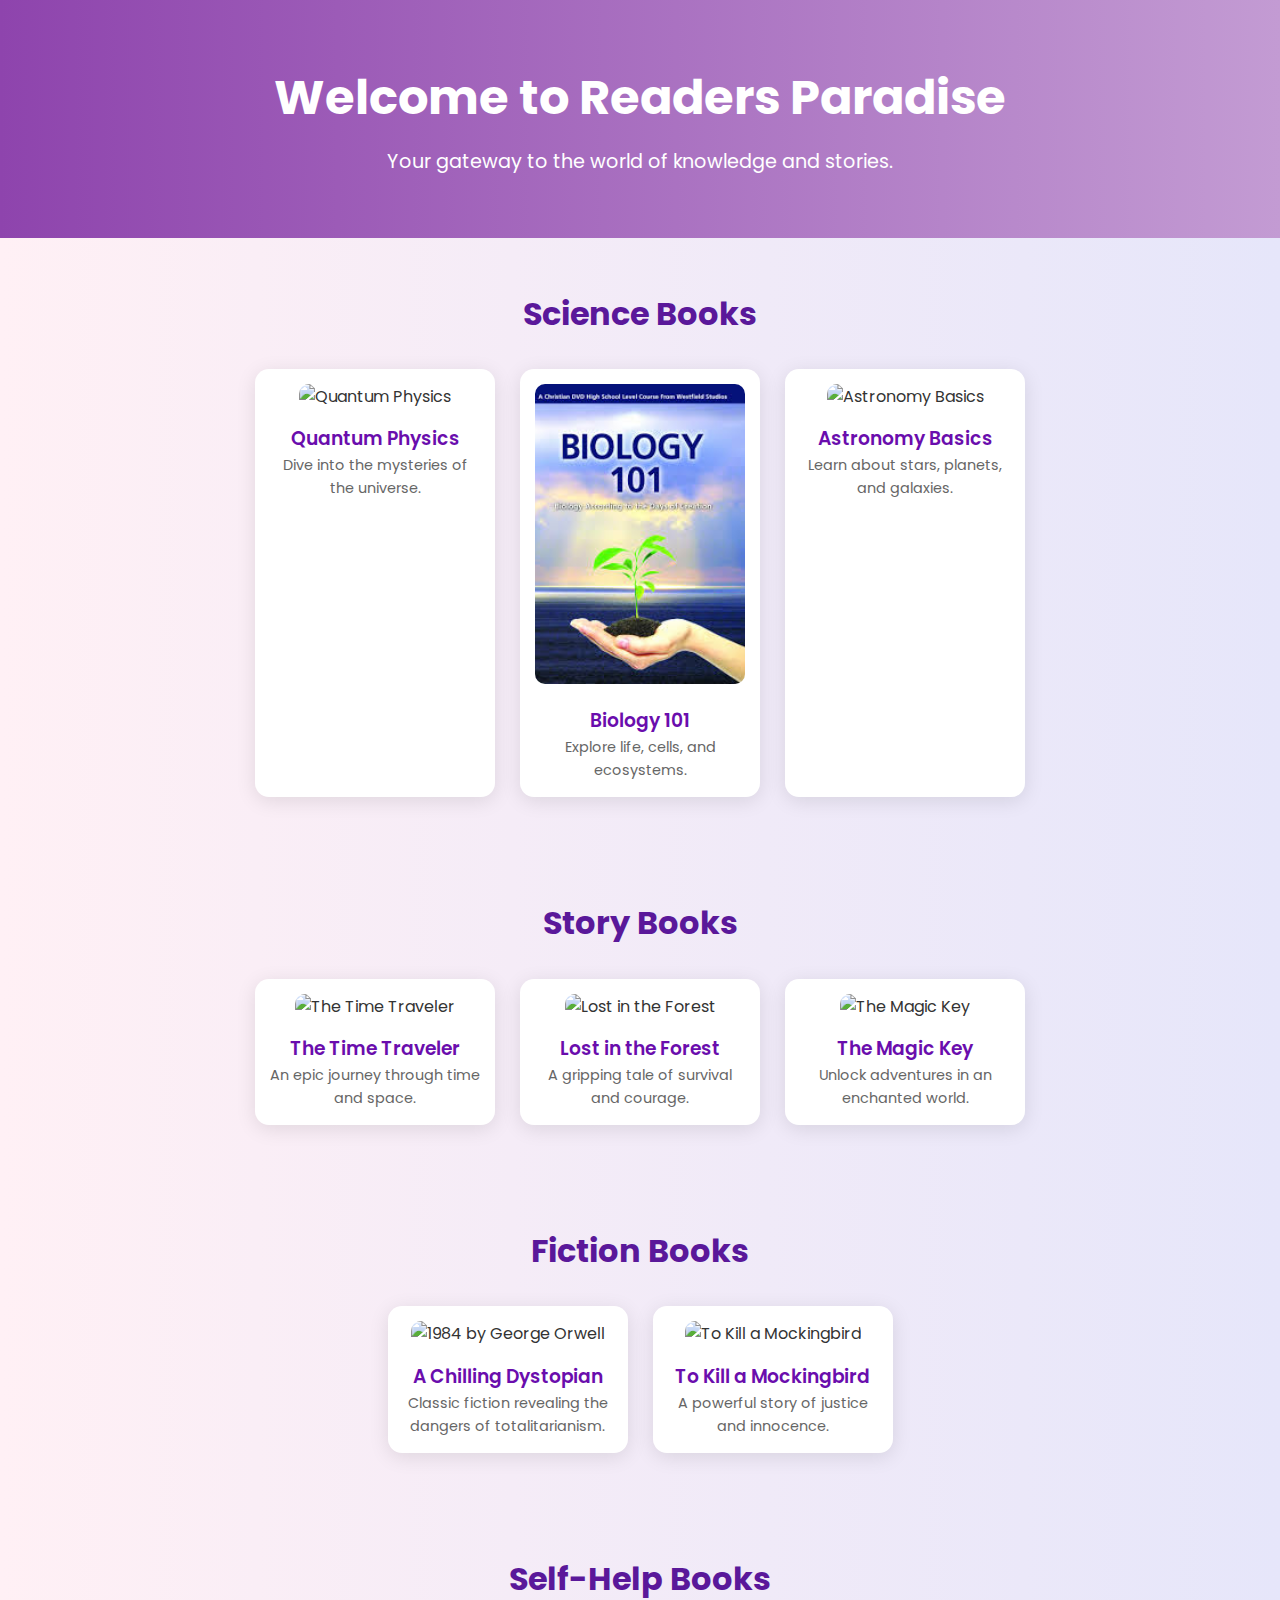
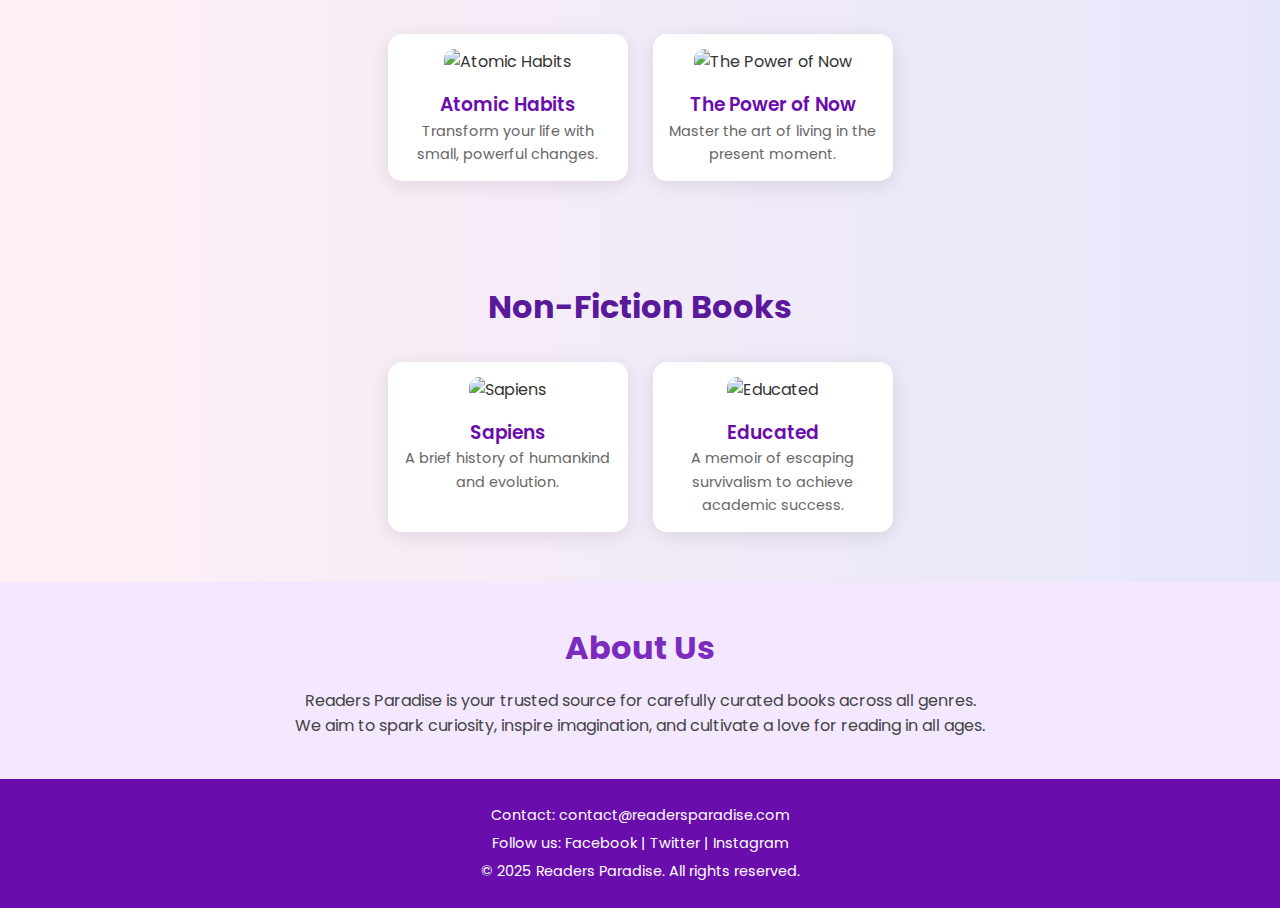
==== index.html @ 2334a13f "Initial commit" ====
<!DOCTYPE html>
<html lang="en">
<head>
  <meta charset="UTF-8" />
  <meta name="viewport" content="width=device-width, initial-scale=1.0"/>
  <title>Readers Paradise</title>
  <link rel="stylesheet" href="style.css" />
</head>
<body>
  <!-- Hero Section -->
  <section class="hero">
    <h1>Welcome to Readers Paradise</h1>
    <p>Your gateway to the world of knowledge and stories.</p>
  </section>

  <!-- Science Books Section -->
  <section class="books-section">
    <h2>Science Books</h2>
    <div class="book-grid">
      <div class="book-card">
        <img src="https://images-na.ssl-images-amazon.com/images/I/41DNuJfahyL.SX331_BO1,204,203,200.jpg" alt="Quantum Physics" />
        <h3>Quantum Physics</h3>
        <p>Dive into the mysteries of the universe.</p>
      </div>
      <div class="book-card">
        <img src="[data-uri]" alt="Biology 101" />
        <h3>Biology 101</h3>
        <p>Explore life, cells, and ecosystems.</p>
      </div>
      <div class="book-card">
        <img src="https://images-na.ssl-images-amazon.com/images/I/81eB+7+CkUL.jpg" alt="Astronomy Basics" />
        <h3>Astronomy Basics</h3>
        <p>Learn about stars, planets, and galaxies.</p>
      </div>
    </div>
  </section>

  <!-- Story Books Section -->
  <section class="books-section">
    <h2>Story Books</h2>
    <div class="book-grid">
      <div class="book-card">
        <img src="https://images-na.ssl-images-amazon.com/images/I/71UwSHSZRnS.jpg" alt="The Time Traveler" />
        <h3>The Time Traveler</h3>
        <p>An epic journey through time and space.</p>
      </div>
      <div class="book-card">
        <img src="https://images-na.ssl-images-amazon.com/images/I/81iqZ2HHD-L.jpg" alt="Lost in the Forest" />
        <h3>Lost in the Forest</h3>
        <p>A gripping tale of survival and courage.</p>
      </div>
      <div class="book-card">
        <img src="https://images-na.ssl-images-amazon.com/images/I/91b0C2YNSrL.jpg" alt="The Magic Key" />
        <h3>The Magic Key</h3>
        <p>Unlock adventures in an enchanted world.</p>
      </div>
    </div>
  </section>

  <!-- Fiction Books Section -->
  <section class="books-section">
    <h2>Fiction Books</h2>
    <div class="book-grid">
      <div class="book-card">
        <img src="https://encrypted-tbn0.gstatic.com/images?q=tbn:ANd9GcR8JNQf-jvZCfEw960U9ENBrgAgKJBpzL9V5g&s" alt="1984 by George Orwell">
        <h3>A Chilling Dystopian</h3>
        <p>Classic fiction revealing the dangers of totalitarianism.</p>
      </div>
      <div class="book-card">
        <img src="https://images-na.ssl-images-amazon.com/images/I/81dQwQlmAXL.jpg" alt="To Kill a Mockingbird">
        <h3>To Kill a Mockingbird</h3>
        <p>A powerful story of justice and innocence.</p>
      </div>
    </div>
  </section>

  <!-- Self-Help Books Section -->
  <section class="books-section">
    <h2>Self-Help Books</h2>
    <div class="book-grid">
      <div class="book-card">
        <img src="https://images-na.ssl-images-amazon.com/images/I/91bYsX41DVL.jpg" alt="Atomic Habits">
        <h3>Atomic Habits</h3>
        <p>Transform your life with small, powerful changes.</p>
      </div>
      <div class="book-card">
        <img src="https://m.media-amazon.com/images/I/61Ij8nLooNL._UF1000,1000_QL80_.jpg" alt="The Power of Now">
        <h3>The Power of Now</h3>
        <p>Master the art of living in the present moment.</p>
      </div>
    </div>
  </section>

  <!-- Non-Fiction Books Section -->
  <section class="books-section">
    <h2>Non-Fiction Books</h2>
    <div class="book-grid">
      <div class="book-card">
        <img src="https://images-na.ssl-images-amazon.com/images/I/713jIoMO3UL.jpg" alt="Sapiens" />
        <h3>Sapiens</h3>
        <p>A brief history of humankind and evolution.</p>
      </div>
      <div class="book-card">
        <img src="https://images-na.ssl-images-amazon.com/images/I/81WojUxbbFL.jpg" alt="Educated" />
        <h3>Educated</h3>
        <p>A memoir of escaping survivalism to achieve academic success.</p>
      </div>
    </div>
  </section>

  <!-- About Us Section -->
  <section class="about">
    <h2>About Us</h2>
    <p>Readers Paradise is your trusted source for carefully curated books across all genres. We aim to spark curiosity, inspire imagination, and cultivate a love for reading in all ages.</p>
  </section>

  <!-- Footer -->
  <footer>
    <p>Contact: contact@readersparadise.com</p>
    <p>Follow us: Facebook | Twitter | Instagram</p>
    <p>&copy; 2025 Readers Paradise. All rights reserved.</p>
  </footer>
</body>
</html>
---- style.css ----
@import url('https://fonts.googleapis.com/css2?family=Poppins:wght@400;600;700&display=swap');

* {
  margin: 0;
  padding: 0;
  box-sizing: border-box;
}

body {
  font-family: 'Poppins', sans-serif;
  background: linear-gradient(to right, #fff0f5, #e6e6fa);
  color: #333;
  line-height: 1.6;
  scroll-behavior: smooth;
}

.hero {
  text-align: center;
  padding: 60px 20px;
  background: linear-gradient(to right, #8e44ad, #c39bd3);
  color: white;
  animation: fadeIn 1s ease-in-out;
}

.hero h1 {
  font-size: 3rem;
  margin-bottom: 10px;
}

.hero p {
  font-size: 1.2rem;
}

.books-section {
  padding: 50px 20px;
  animation: fadeUp 0.8s ease;
}

.books-section h2 {
  text-align: center;
  font-size: 2rem;
  margin-bottom: 30px;
  color: #5a189a;
}

.book-grid {
  display: flex;
  flex-wrap: wrap;
  gap: 25px;
  justify-content: center;
}

.book-card {
  background: white;
  border-radius: 14px;
  box-shadow: 0 4px 20px rgba(0,0,0,0.1);
  padding: 15px;
  width: 240px;
  text-align: center;
  transition: all 0.3s ease;
}

.book-card:hover {
  transform: translateY(-8px);
  box-shadow: 0 10px 30px rgba(0,0,0,0.2);
}

.book-card img {
  width: 100%;
  height: 300px;
  object-fit: cover;
  border-radius: 10px;
}

.book-card h3 {
  margin-top: 15px;
  color: #6a0dad;
  font-weight: 600;
}

.book-card p {
  font-size: 0.9rem;
  color: #666;
}

.about {
  background-color: #f3e8ff;
  padding: 40px 20px;
  text-align: center;
  animation: fadeUp 1s ease;
}

.about h2 {
  font-size: 2rem;
  color: #7b2cbf;
  margin-bottom: 15px;
}

.about p {
  max-width: 700px;
  margin: auto;
  font-size: 1rem;
  color: #444;
}

footer {
  background: #6a0dad;
  color: white;
  text-align: center;
  padding: 20px 0;
  font-size: 0.9rem;
}

footer p {
  margin: 5px 0;
}

/* Keyframe animations */
@keyframes fadeUp {
  from {
    opacity: 0;
    transform: translateY(30px);
  }
  to {
    opacity: 1;
    transform: translateY(0);
  }
}

@keyframes fadeIn {
  from {
    opacity: 0;
  }
  to {
    opacity: 1;
  }
}

/* Responsive design */
@media (max-width: 768px) {
  .book-card {
    width: 90%;
  }

  .hero h1 {
    font-size: 2.2rem;
  }
}
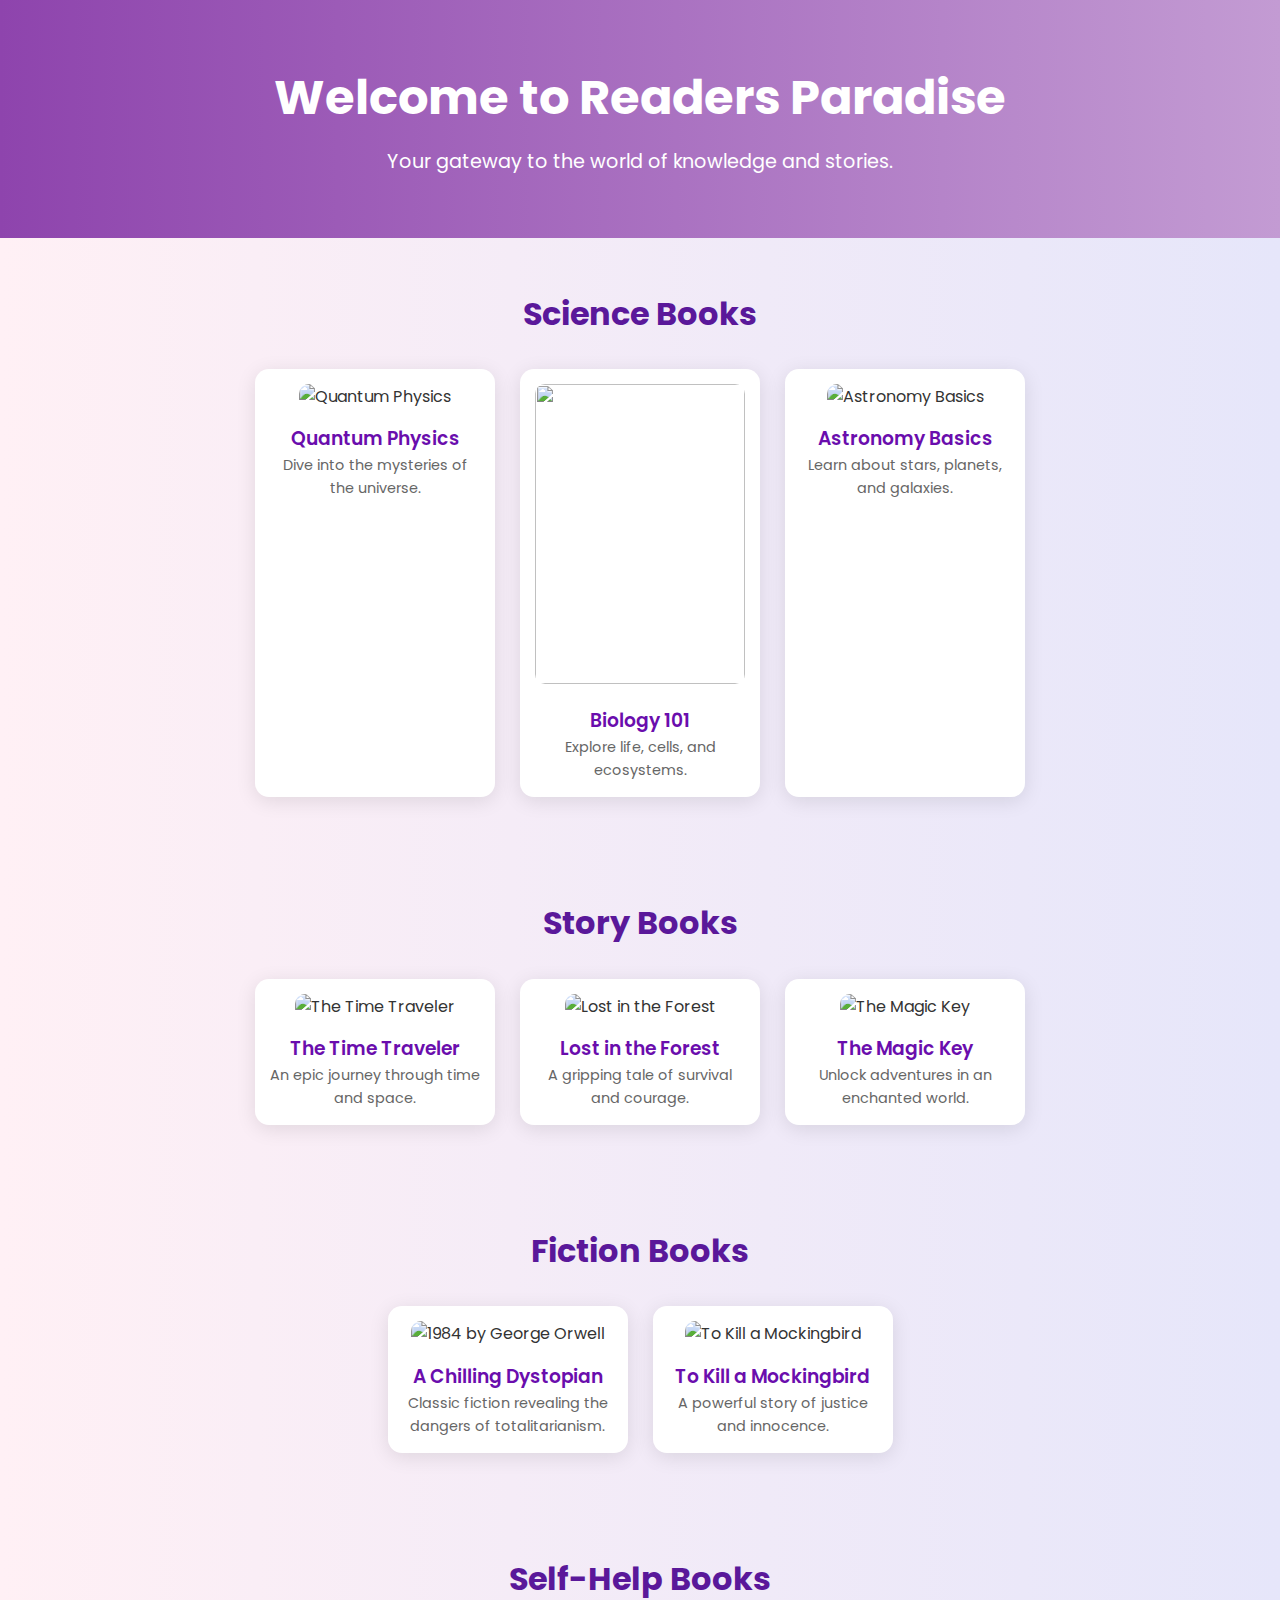
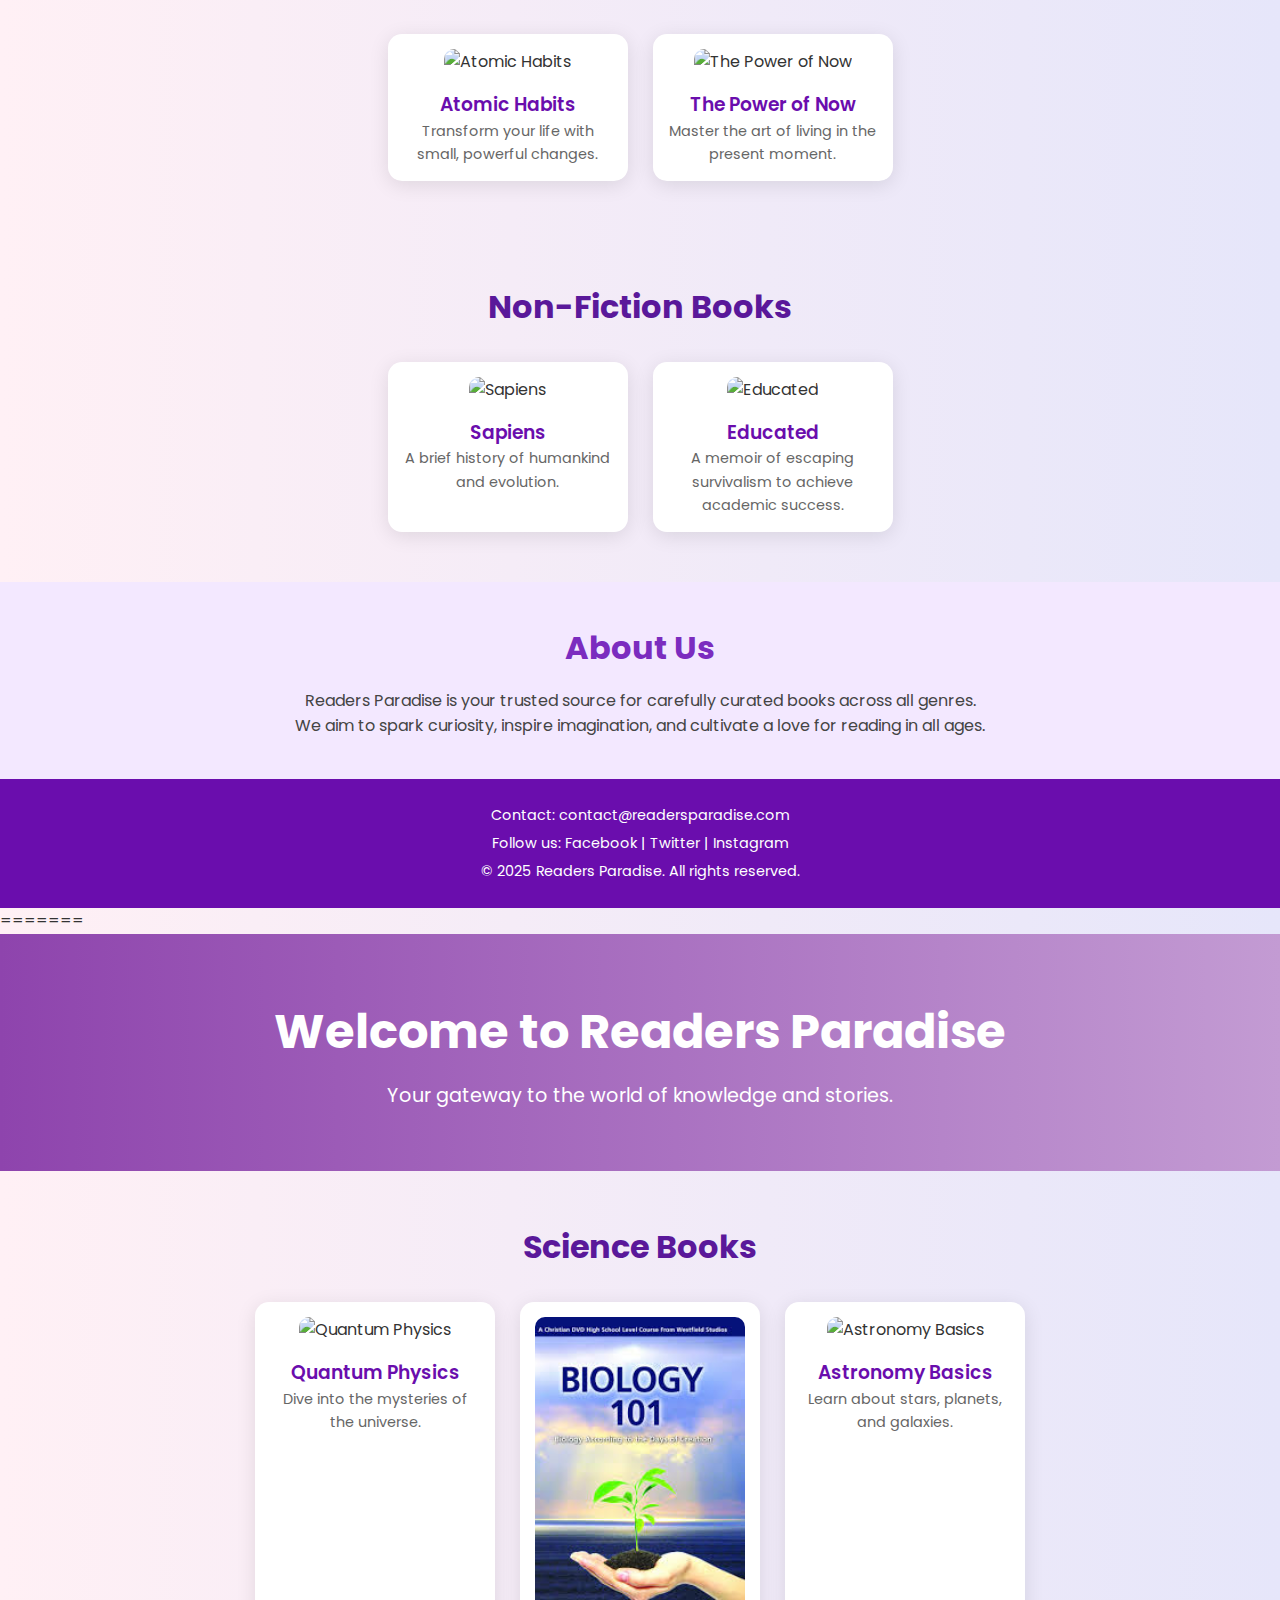
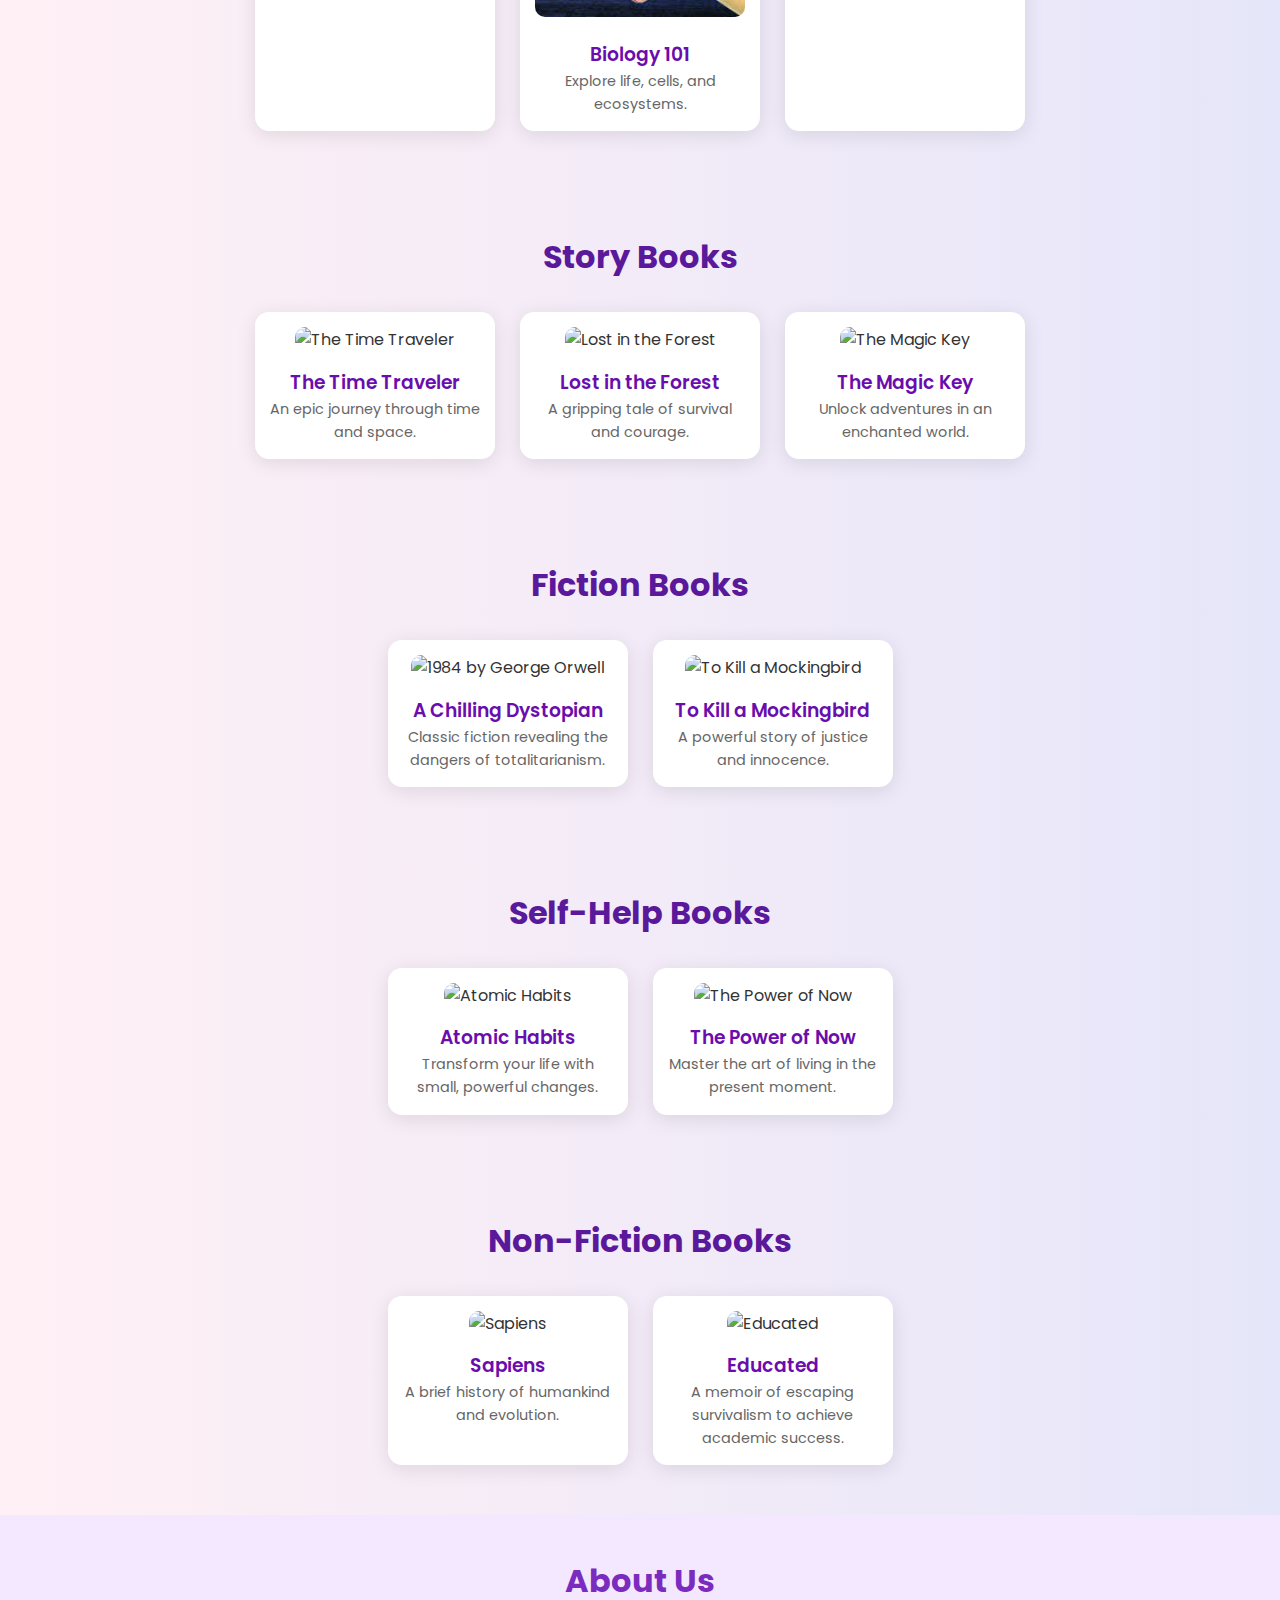
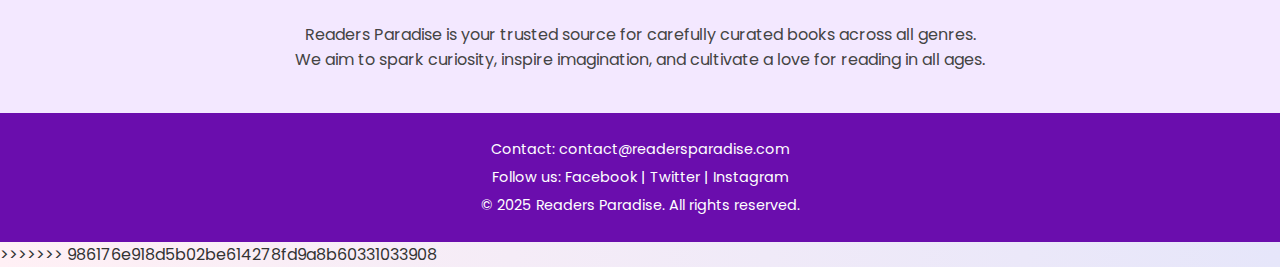
==== commit eb6e1e5b: "Resolved merge conflicts in index.html and style.css" ====
--- a/index.html
+++ b/index.html
@@ -1,3 +1,4 @@
+
 <!DOCTYPE html>
 <html lang="en">
 <head>
@@ -23,7 +24,7 @@
         <p>Dive into the mysteries of the universe.</p>
       </div>
       <div class="book-card">
-        <img src="[data-uri]" alt="Biology 101" />
+        <img src="[data-uri] GiNzuc3PE9pI3lmj0ZOmS6DQ9dpdSWCHN2Poq24G+Usb7ut4WtUa4VVj/MWp1mLqQugKkjXgzFtc1iMuWwte4vuqYSxwSY5amVXgkQRgljltmtrmuF3te+lm782/StITjNBKxPHMLEoeJYgk/TsLHhrHre/[base64]/kGCLqMXLz6fzv8AwefL0jiTpJsksgO4+yvR4P0tw/[base64]/M+e4zNPNLZflXT6kMOyAarru5m3dU8Hk4KCvPBt/x7Nv5Fw88MV+eO/wB/fUOjr823Pt9vGvqvR8+C/TwzW+9ePx3PV4eWB7Y/7+Iia9SzpGZqF0ABK1UTIzMQ+tduLoc7KrPW9dzNgs9X6yQbNVxexJWkatY7ohoEWrT1COrRq8SVvodqJZ6irGOppSGizDWcnsapF2Nq55qzREi1SkMIhrKSArbR2lk9FflcTy/vXhekvSDxPl4uvi+39nlcf6Q5T0Q6+L7f2Yzys5uST36189Ocpu5NtnhPJPJK5OzUwOyL+k9xyG4/2r1OE9GOVTyWl28f6PV4X0W5fmybfz/RqLHl3Frcib/nrXvY8Kgqi37Xf8nswwrGqi37XYDEEm69gsf6iQx7wBWWZTlqx9LSp+tu37EjDPrk3j8lXtbTfsSM3be1Y8JFna/0URflO3AAfrXXjWPh8ajFbdi5vHw+NL4dyvs/ETSqHlQRgi/VnVvby/PsFcS9HT4jJrzUo+CS+/ecOPhsuWevLSj2SLDJY3U27P7+Nc2f0NlwT53By6eHj7PB+plT4OUHqxMWb+9er6O4/wDEwcZrTOP6l89zqwZuYqfVdRmavROgBI1VHqQzNxLV6GNbGEim7V0JUjNgiau+xANmql0EytK1awJZWZq6V5kHYC/KvBbj4M9DQ+wgaWwmgsdZZGNItwisG6NYotA1m9zQcGkAUNYE8gT7q580+XCUuyb9xM5aIOXZNmLh8K8raDtJO6viMODLxMnp37t9PafKYeFy8TPZetl+GfDwfODv9n0rd3Ae+vWxw4XhN29Uvvp4L32erj/CcHu3ql5b/wBF2HakbcSv9Vh+tdOL0nw83u69f/Z14/SeGfdev/swdrbakSWwuq7luNGtvPbeuXieKzczVB0vDszz+J4rNzNUHS8Oxvb8rX1Kk278p+H6168XGWSM32fxr+PmevtKcJ//AJb/AIKUuADSCVhdlFo7/MHEj7RPHlatscVrc5ezyX1bCHDOWR5Zb9vJfViau7ajZoHa9O6Eotk8gA1PsrmlCM8iyJbrxXbs+6/7W5UuHh+u9/[base64]/rZzy9GYH0tE02REvBj3kH9KIejcK7v1/9Er0ZhXd+4rSYPDyExEENa+Rrg/1Lff3g2oXDYVLTHby8PZ/XtM/wnDyehWn2fy/oswqC/8AwlyabiTYn4Kunb2VvjWqdv8AxVeXf6e03wY1ky7/AOC0+t9fktu/qsHjcUqnLclvoqLtburXLxscT0pOUuy+fY24ji4YnoVyl2Xz7AVdj/lMO0kfkbU8XF8TLrhpf8l9DPHnzy64Wl60OY/[base64]/yk+5H4Ung4X93xYasos20R/lL9yPwo/DcL+74sevKS862iP8pfup4VP4Phe4czKMcZtH6pfup4U1wXCfuDm5SQx+0R/lL9xPCl+B4V/wCQc3KSXam0fqV+6tH4Dhv3L4fQOdkJjbG0PqF+6Kl+juH/AHL3L6D5uTsTG29oerr92k/R+D9y9y+g+bPsEXbuO44ZfcfGl/p2DwkvcvoPmy7BF2/jOOFHuNS/R+PwkvchrK+zAvtKaSQl06o5FGUXBIzOQfhXyH/kUXw2WKhLrHw26PyPP4ub5lxtbK/iW8TtSQIqGEygj5Wtxy1512+hsEvSHBSjmapNrfq9l4+V1Z2Y1GWNLJbA4Tarwi6ws2bepvpbmba1v6N9B5uGzZYuScNqb3vr4Xs14k8PHlykn0DHpTL6sfj4V7P4CfS4+7+zq1w8wL9LJfVvz8KpejG+rj/6/wBkvLFdwEnS6X1YfGn/AKUvGUfciHxFdLK0nSyX1VPca1XouP7/AIEvipFKbpE534ZPu/2rSPoxL/7GZviZdis+2mP/AKZPujwrb/T+2Vk89vwAvtU/UJ90eFVHgtr5jFzn2XwIHaR+qT7o8Kv8In1yMnmvsvciJxxP+Wn3R4U3wy/ew5j7L4AnlzfMX3W/StFj0/5Mlyb8DWbpqfpofaa+dXDeZ3cwE3TT7Se+qjw76oXMBHpiea++tOR42LmDfxf2r7zVcl9A1sX8WH6S++jlC1kh0s7V95pPEw5gRelJ+kvxpcketBk6TN9JffU8tsetFhOkR5rUOEvArXEsJ0gO66++s3jmug9cQi7dJ4ip05OlD1xB+fAyZnI+SRp9k3A/5jXk+keAnxdRWz29yu/5OTNBTybdv4f9jy7YPArbv769HhsTwYo4sa2X3/J1JxSorTbZPMV2x5jE5RKku3T2e+tFGfiyHKJTm6QEcq2jGTJtFWTpA37NaxhLqS2Vm6RN2Veh9ESV26RP2fv21WhoQJukD9lNQYtgLbefsrTRSFsDbbb/ALtVaPENgZ2w/wCzVqOwDHar8/jS0bCME4xvpH4+NcuhGwvPD9M/Hxp6EtwGGKP0z8fGq0pgOMSfpn4+NGkRIYk/T/PxpKIExiv9Q/H/ALqTi06QyceK5yfn41OlhsGXG21634f3pOLroPYkuO/1dO7+9Tol2DYn/iR+tv8A7aOX3FsSbaZ+t7d16nQw2LcW0C2HlfrNUeMXt9ZmH/wrmlja4nGu8Z/BwIa/On5P5Gb/AIm31o+7Xbyy9iDY9jvdT/trTlJADONJ+eO30aFGvUIgcW28OPaLU1FdBEBiGO9l91a0k62Ai2IP0l91NKmKiPWnmvuqvDYNhutPAr7qG2vEKREynmvuNUm76ipCEzfZ+PjTbkFIXXn7PxqVJhSGOIPZ/wA1NOS7BSB68/z8K4zUVjz/AD8Kat9QGCEfs+FUm+oD2N+PxqXuI0dibBxWLYrh4mkK/KOiqvK7NYDuvUzyRhvN1ZSi3sjoY/JltFlzFYlP0WmGY/dBX41j+NxJ9fgXyJ9jnZ9iYpJWgMMvWrqUVGc25jKDde0aVussGrTVdzNxadNFXG4WWJsssbxt9F0ZTbnZgKFJPdMKfQBf961Te+4E40ZtwJ9/Cs5TUN5MdFiPCc3QC/O5Fuzd8ayfFY4+Y1Bs1IMRh0hnhLN/[base64]/OR2+8VPNjZVCM47ffULKgoc4kcj76bypBpY3X9h99VzVXQNJ6J5OOnsOFj82mXIpcv1wGa5a1+sG/QAAEcAL864OKxPK1JPfpRvhlGO0j1mHacMoXI6kNqrKQVYcweNedGDupbM7o45OOtboKQw1Fjw0qZpxD8r2ZmbWwkWIQpiEV0Fzc/N03g71PaKMWeUHqi6KlihJVR4VtuLCxTMMPM0qCxXMthztnv6QA42H616q42bh0pvxPOlhSls7Rn4raFyttNOBO/2jhXLLVJ3J2NKgUsg+Vf9bm40N9bbt1T5FUVXmvyJ3/npVJCHGIYceGlhz/P8qKQGzsTCTYiSOGAnPIcp13CwLMx3BQBw/PSs5zUU7LjHUfQ/RXYSYKARKQzas7hVXMT2DhyuSe2k8spLd2yaS6Gxes9QyJaocx0Y+0tl4XGXTEQpJbcSPSHcw1HsNGPi8mN/lZU8Kq2jzzpJ5IBq+ClN9/Uym47lk3j/[base64]/An6JPzW+yfjXjZY5IS0v3fTuetDlZo6kdbg51cdtZNqRjlg4eo4vpd5NoMQWliAhm3+iD1bn7aDcftD23qo5ZY9uqMnjhM5fZXkjxM2ZppUiA9G6r1hk58VsNeOu/TjWqzt/pRjLEoupMvnyOKSQMYc1vqhp7M4vVqWTsU8MauzO2v5IsVGjNFJHNbUCxjfTgASVJ9opc6v1Ijlp9GZWE8me0mYKYAuurNKtgDzsfbYCm+Ij4X7hPG11PS/J95ODgXaeaUSSEWVUBCJc3bUm7HcL2G7dWM3LLXghxnoTS8T0C1KnEjqBlnAqHIuMGzI2ptcIpsbmsnI6YYu5X2KX1dt7VBc6ao3kk0q72ORx3Ke1tlw4lDFPGkqHg4vY8wd6ntFXjzzxu4sTipLc8u6SeR86vgpLjf1Mp17kk49zD2162D0jB/7qrzX0MJ4X/iea7V2NNhnyTxvG3AOLA/0tub2GvQg8ct4ytGDtbMpFO2tKjfUCOUUqVdQCZTzrDS66lCYHnRToBgG460JyfUBWPZ+/bQ1IBwTff8ADShWBIsf2KdtMC9sfbMuHN0syto8bC6uO3ke2s8uOOZVIuGSWN3E9T6K9KVljzrm9GwZCbvH3/TXkw15ivJz4JQe/[base64]/FjAeIpWTLGW0mvxqjBwoKGoIoBj8HHMhjljSRDvV1DA+w1UZyi7i6FSfU826SeSKCS74SUwNv6t7vEe4/KT4jsrux+kZL9aszlgT/SeZbf6I43B3M0DZB/mp6cdu1h8n/cBXoY+Ihk/S9/cYSxuPUoCQc66dUSCOcc6WpdwEJAOFPVFeAbizqeFK0wE0qim5xXQKJNINKbYhNIOApOS8ALGC2k0Lh42KvzGotxBBFiOwiieia0yV2OLlF2jrNj9NlOklojwexMRP2lvmjPaCRzFebl4NNXDfyfyf1O/FxjW0/genbE6RJIgDgEEcw6t2qw0YfHsrgljcdvDt4nT+Wf5ovcs47YcEozQN1L7/RtkJ+0nhap6fp/o0hnyQ2yK18fec3tB8bA1jAZOTxMCCO0Na3xqWl47HVjcJLaXsZXTae0vm4Vhfi7KPyvQtPn7inHG+sl9+w0MGu0W+WkQ7Ot/wDpQ1f2jKUsS6P4f2XWw+Jt6SxIOJMngKhwM3kj3fuOe6SdKosIuUtnktpGu/2/RHaa6uG4SU93sjjz8Qo7LqcJiuneLY3QpEOARAT7S1yT7q9aHDYoqqs4JZpt9QuE6f4gW61Y5RxupRz3Mug+6aiXCYZ+RUeIyRO86O9I4cWP5L2kAuYX0cd3Bx2j4V5mfhJY9+q7nbi4rVszp8JjiNGrlqjo1KRpwYq/GhshxRaWW9S2ZOIzNUNjSBO1ClRVHzCcOtfW6Y9jybHGGXmD7aHFdQsRiA4inUUCY3Vrz/fuqNKCxdQv7N6rRGgsXUrz8P8AxT0x7hY/VKePuvQ4phYwiS9r/vvoUYphYzRg7vGmop7hZYweKeHWORozxy7j3qdG9orOWKEl+Yak07R3PRrpvnISUhHOga9gx4DsJ7dDzFefn4NJao/3/f8APrO3DxNvTP8Ao9Aw20XcXBuL2uOY3g8j2GvPcWjvUFe4TFY7KLs1gBcknQd/KpUZSdIHUVbOJ255QEj0iPWt9k2Uf7ra+z313YvRzdObo4MnFrpA47aPTPFzXBkEY/0xY/eJLe4ivQxcLggrq/Wc082SXVnOsb3OpJ3km5PvrZx8jIi1h20nXgBE1IDxsVIIJDA3DKSCCOII3Huo6Ad90a8oB0ixnpDcJ1HpD/iKPlD7Q17Dvrhz8HGX6Nn2N4Z2up6DhsRdVdGDowurqQVI5g15E4Si6Z2xyWtjRgxZ51kWty1HP20MqiZnqGytJ8w+dEcBr8a+q5jR4tEvOTyHuqtbChlnPL9+6km6qgaHGKPf+lNZK3ChCc8h36UamFDnEdg05U3Owoi2J4aX91Jz8AoRm4W+OtLVapgLzrl+/jT5thRI4nmB7N/50c3uFDPOLbqrmWFGxszpfioRZJL8LsA2g3a8ey97cKwePHJ7r3Gsc+WK0qWwLa3SKfFf/tckcEACpfmQN/tvWkIY8f6URkyTn+pmWZBfcezWr1JO6IoRlHbT1oZEv2fv3VOryChi9z/ehzTCh2k/dxSc9xURMg4fp/5o1dgofrBenr3sdGv0f6TTYNiY2uhPpRNco3bb5p7R8ayzQhkVS38xxk49D1Po50kgxo/lNllAu0LH0u0r9Mdo9oFeNn4SUN+qOzHmTN2OfhXE4s6VIMJ71DNEz5xMOlzbTvr6qSpHjWRWI8/Zekk30C0EMJO8ke2r5bYIi8dhe/d31OlLcAak777t16SsCbufGxNGoB8p5fH+9PoID1mugqVJ3sVQ9xy0oXSwHDaXtbkaOalt="Biology 101" />
         <h3>Biology 101</h3>
         <p>Explore life, cells, and ecosystems.</p>
       </div>
@@ -121,4 +122,129 @@
     <p>&copy; 2025 Readers Paradise. All rights reserved.</p>
   </footer>
 </body>
+=======
+<!DOCTYPE html>
+<html lang="en">
+<head>
+  <meta charset="UTF-8" />
+  <meta name="viewport" content="width=device-width, initial-scale=1.0"/>
+  <title>Readers Paradise</title>
+  <link rel="stylesheet" href="style.css" />
+</head>
+<body>
+  <!-- Hero Section -->
+  <section class="hero">
+    <h1>Welcome to Readers Paradise</h1>
+    <p>Your gateway to the world of knowledge and stories.</p>
+  </section>
+
+  <!-- Science Books Section -->
+  <section class="books-section">
+    <h2>Science Books</h2>
+    <div class="book-grid">
+      <div class="book-card">
+        <img src="https://images-na.ssl-images-amazon.com/images/I/41DNuJfahyL.SX331_BO1,204,203,200.jpg" alt="Quantum Physics" />
+        <h3>Quantum Physics</h3>
+        <p>Dive into the mysteries of the universe.</p>
+      </div>
+      <div class="book-card">
+        <img src="[data-uri]" alt="Biology 101" />
+        <h3>Biology 101</h3>
+        <p>Explore life, cells, and ecosystems.</p>
+      </div>
+      <div class="book-card">
+        <img src="https://images-na.ssl-images-amazon.com/images/I/81eB+7+CkUL.jpg" alt="Astronomy Basics" />
+        <h3>Astronomy Basics</h3>
+        <p>Learn about stars, planets, and galaxies.</p>
+      </div>
+    </div>
+  </section>
+
+  <!-- Story Books Section -->
+  <section class="books-section">
+    <h2>Story Books</h2>
+    <div class="book-grid">
+      <div class="book-card">
+        <img src="https://images-na.ssl-images-amazon.com/images/I/71UwSHSZRnS.jpg" alt="The Time Traveler" />
+        <h3>The Time Traveler</h3>
+        <p>An epic journey through time and space.</p>
+      </div>
+      <div class="book-card">
+        <img src="https://images-na.ssl-images-amazon.com/images/I/81iqZ2HHD-L.jpg" alt="Lost in the Forest" />
+        <h3>Lost in the Forest</h3>
+        <p>A gripping tale of survival and courage.</p>
+      </div>
+      <div class="book-card">
+        <img src="https://images-na.ssl-images-amazon.com/images/I/91b0C2YNSrL.jpg" alt="The Magic Key" />
+        <h3>The Magic Key</h3>
+        <p>Unlock adventures in an enchanted world.</p>
+      </div>
+    </div>
+  </section>
+
+  <!-- Fiction Books Section -->
+  <section class="books-section">
+    <h2>Fiction Books</h2>
+    <div class="book-grid">
+      <div class="book-card">
+        <img src="https://encrypted-tbn0.gstatic.com/images?q=tbn:ANd9GcR8JNQf-jvZCfEw960U9ENBrgAgKJBpzL9V5g&s" alt="1984 by George Orwell">
+        <h3>A Chilling Dystopian</h3>
+        <p>Classic fiction revealing the dangers of totalitarianism.</p>
+      </div>
+      <div class="book-card">
+        <img src="https://images-na.ssl-images-amazon.com/images/I/81dQwQlmAXL.jpg" alt="To Kill a Mockingbird">
+        <h3>To Kill a Mockingbird</h3>
+        <p>A powerful story of justice and innocence.</p>
+      </div>
+    </div>
+  </section>
+
+  <!-- Self-Help Books Section -->
+  <section class="books-section">
+    <h2>Self-Help Books</h2>
+    <div class="book-grid">
+      <div class="book-card">
+        <img src="https://images-na.ssl-images-amazon.com/images/I/91bYsX41DVL.jpg" alt="Atomic Habits">
+        <h3>Atomic Habits</h3>
+        <p>Transform your life with small, powerful changes.</p>
+      </div>
+      <div class="book-card">
+        <img src="https://m.media-amazon.com/images/I/61Ij8nLooNL._UF1000,1000_QL80_.jpg" alt="The Power of Now">
+        <h3>The Power of Now</h3>
+        <p>Master the art of living in the present moment.</p>
+      </div>
+    </div>
+  </section>
+
+  <!-- Non-Fiction Books Section -->
+  <section class="books-section">
+    <h2>Non-Fiction Books</h2>
+    <div class="book-grid">
+      <div class="book-card">
+        <img src="https://images-na.ssl-images-amazon.com/images/I/713jIoMO3UL.jpg" alt="Sapiens" />
+        <h3>Sapiens</h3>
+        <p>A brief history of humankind and evolution.</p>
+      </div>
+      <div class="book-card">
+        <img src="https://images-na.ssl-images-amazon.com/images/I/81WojUxbbFL.jpg" alt="Educated" />
+        <h3>Educated</h3>
+        <p>A memoir of escaping survivalism to achieve academic success.</p>
+      </div>
+    </div>
+  </section>
+
+  <!-- About Us Section -->
+  <section class="about">
+    <h2>About Us</h2>
+    <p>Readers Paradise is your trusted source for carefully curated books across all genres. We aim to spark curiosity, inspire imagination, and cultivate a love for reading in all ages.</p>
+  </section>
+
+  <!-- Footer -->
+  <footer>
+    <p>Contact: contact@readersparadise.com</p>
+    <p>Follow us: Facebook | Twitter | Instagram</p>
+    <p>&copy; 2025 Readers Paradise. All rights reserved.</p>
+  </footer>
+</body>
+>>>>>>> 986176e918d5b02be614278fd9a8b60331033908
 </html>--- a/style.css
+++ b/style.css
@@ -1,148 +1,148 @@
-@import url('https://fonts.googleapis.com/css2?family=Poppins:wght@400;600;700&display=swap');
-
-* {
-  margin: 0;
-  padding: 0;
-  box-sizing: border-box;
-}
-
-body {
-  font-family: 'Poppins', sans-serif;
-  background: linear-gradient(to right, #fff0f5, #e6e6fa);
-  color: #333;
-  line-height: 1.6;
-  scroll-behavior: smooth;
-}
-
-.hero {
-  text-align: center;
-  padding: 60px 20px;
-  background: linear-gradient(to right, #8e44ad, #c39bd3);
-  color: white;
-  animation: fadeIn 1s ease-in-out;
-}
-
-.hero h1 {
-  font-size: 3rem;
-  margin-bottom: 10px;
-}
-
-.hero p {
-  font-size: 1.2rem;
-}
-
-.books-section {
-  padding: 50px 20px;
-  animation: fadeUp 0.8s ease;
-}
-
-.books-section h2 {
-  text-align: center;
-  font-size: 2rem;
-  margin-bottom: 30px;
-  color: #5a189a;
-}
-
-.book-grid {
-  display: flex;
-  flex-wrap: wrap;
-  gap: 25px;
-  justify-content: center;
-}
-
-.book-card {
-  background: white;
-  border-radius: 14px;
-  box-shadow: 0 4px 20px rgba(0,0,0,0.1);
-  padding: 15px;
-  width: 240px;
-  text-align: center;
-  transition: all 0.3s ease;
-}
-
-.book-card:hover {
-  transform: translateY(-8px);
-  box-shadow: 0 10px 30px rgba(0,0,0,0.2);
-}
-
-.book-card img {
-  width: 100%;
-  height: 300px;
-  object-fit: cover;
-  border-radius: 10px;
-}
-
-.book-card h3 {
-  margin-top: 15px;
-  color: #6a0dad;
-  font-weight: 600;
-}
-
-.book-card p {
-  font-size: 0.9rem;
-  color: #666;
-}
-
-.about {
-  background-color: #f3e8ff;
-  padding: 40px 20px;
-  text-align: center;
-  animation: fadeUp 1s ease;
-}
-
-.about h2 {
-  font-size: 2rem;
-  color: #7b2cbf;
-  margin-bottom: 15px;
-}
-
-.about p {
-  max-width: 700px;
-  margin: auto;
-  font-size: 1rem;
-  color: #444;
-}
-
-footer {
-  background: #6a0dad;
-  color: white;
-  text-align: center;
-  padding: 20px 0;
-  font-size: 0.9rem;
-}
-
-footer p {
-  margin: 5px 0;
-}
-
-/* Keyframe animations */
-@keyframes fadeUp {
-  from {
-    opacity: 0;
-    transform: translateY(30px);
-  }
-  to {
-    opacity: 1;
-    transform: translateY(0);
-  }
-}
-
-@keyframes fadeIn {
-  from {
-    opacity: 0;
-  }
-  to {
-    opacity: 1;
-  }
-}
-
-/* Responsive design */
-@media (max-width: 768px) {
-  .book-card {
-    width: 90%;
-  }
-
-  .hero h1 {
-    font-size: 2.2rem;
-  }
+@import url('https://fonts.googleapis.com/css2?family=Poppins:wght@400;600;700&display=swap');
+
+* {
+  margin: 0;
+  padding: 0;
+  box-sizing: border-box;
+}
+
+body {
+  font-family: 'Poppins', sans-serif;
+  background: linear-gradient(to right, #fff0f5, #e6e6fa);
+  color: #333;
+  line-height: 1.6;
+  scroll-behavior: smooth;
+}
+
+.hero {
+  text-align: center;
+  padding: 60px 20px;
+  background: linear-gradient(to right, #8e44ad, #c39bd3);
+  color: white;
+  animation: fadeIn 1s ease-in-out;
+}
+
+.hero h1 {
+  font-size: 3rem;
+  margin-bottom: 10px;
+}
+
+.hero p {
+  font-size: 1.2rem;
+}
+
+.books-section {
+  padding: 50px 20px;
+  animation: fadeUp 0.8s ease;
+}
+
+.books-section h2 {
+  text-align: center;
+  font-size: 2rem;
+  margin-bottom: 30px;
+  color: #5a189a;
+}
+
+.book-grid {
+  display: flex;
+  flex-wrap: wrap;
+  gap: 25px;
+  justify-content: center;
+}
+
+.book-card {
+  background: white;
+  border-radius: 14px;
+  box-shadow: 0 4px 20px rgba(0,0,0,0.1);
+  padding: 15px;
+  width: 240px;
+  text-align: center;
+  transition: all 0.3s ease;
+}
+
+.book-card:hover {
+  transform: translateY(-8px);
+  box-shadow: 0 10px 30px rgba(0,0,0,0.2);
+}
+
+.book-card img {
+  width: 100%;
+  height: 300px;
+  object-fit: cover;
+  border-radius: 10px;
+}
+
+.book-card h3 {
+  margin-top: 15px;
+  color: #6a0dad;
+  font-weight: 600;
+}
+
+.book-card p {
+  font-size: 0.9rem;
+  color: #666;
+}
+
+.about {
+  background-color: #f3e8ff;
+  padding: 40px 20px;
+  text-align: center;
+  animation: fadeUp 1s ease;
+}
+
+.about h2 {
+  font-size: 2rem;
+  color: #7b2cbf;
+  margin-bottom: 15px;
+}
+
+.about p {
+  max-width: 700px;
+  margin: auto;
+  font-size: 1rem;
+  color: #444;
+}
+
+footer {
+  background: #6a0dad;
+  color: white;
+  text-align: center;
+  padding: 20px 0;
+  font-size: 0.9rem;
+}
+
+footer p {
+  margin: 5px 0;
+}
+
+/* Keyframe animations */
+@keyframes fadeUp {
+  from {
+    opacity: 0;
+    transform: translateY(30px);
+  }
+  to {
+    opacity: 1;
+    transform: translateY(0);
+  }
+}
+
+@keyframes fadeIn {
+  from {
+    opacity: 0;
+  }
+  to {
+    opacity: 1;
+  }
+}
+
+/* Responsive design */
+@media (max-width: 768px) {
+  .book-card {
+    width: 90%;
+  }
+
+  .hero h1 {
+    font-size: 2.2rem;
+  }
 }--- a/style.css
+++ b/style.css
@@ -1,148 +1,148 @@
-@import url('https://fonts.googleapis.com/css2?family=Poppins:wght@400;600;700&display=swap');
-
-* {
-  margin: 0;
-  padding: 0;
-  box-sizing: border-box;
-}
-
-body {
-  font-family: 'Poppins', sans-serif;
-  background: linear-gradient(to right, #fff0f5, #e6e6fa);
-  color: #333;
-  line-height: 1.6;
-  scroll-behavior: smooth;
-}
-
-.hero {
-  text-align: center;
-  padding: 60px 20px;
-  background: linear-gradient(to right, #8e44ad, #c39bd3);
-  color: white;
-  animation: fadeIn 1s ease-in-out;
-}
-
-.hero h1 {
-  font-size: 3rem;
-  margin-bottom: 10px;
-}
-
-.hero p {
-  font-size: 1.2rem;
-}
-
-.books-section {
-  padding: 50px 20px;
-  animation: fadeUp 0.8s ease;
-}
-
-.books-section h2 {
-  text-align: center;
-  font-size: 2rem;
-  margin-bottom: 30px;
-  color: #5a189a;
-}
-
-.book-grid {
-  display: flex;
-  flex-wrap: wrap;
-  gap: 25px;
-  justify-content: center;
-}
-
-.book-card {
-  background: white;
-  border-radius: 14px;
-  box-shadow: 0 4px 20px rgba(0,0,0,0.1);
-  padding: 15px;
-  width: 240px;
-  text-align: center;
-  transition: all 0.3s ease;
-}
-
-.book-card:hover {
-  transform: translateY(-8px);
-  box-shadow: 0 10px 30px rgba(0,0,0,0.2);
-}
-
-.book-card img {
-  width: 100%;
-  height: 300px;
-  object-fit: cover;
-  border-radius: 10px;
-}
-
-.book-card h3 {
-  margin-top: 15px;
-  color: #6a0dad;
-  font-weight: 600;
-}
-
-.book-card p {
-  font-size: 0.9rem;
-  color: #666;
-}
-
-.about {
-  background-color: #f3e8ff;
-  padding: 40px 20px;
-  text-align: center;
-  animation: fadeUp 1s ease;
-}
-
-.about h2 {
-  font-size: 2rem;
-  color: #7b2cbf;
-  margin-bottom: 15px;
-}
-
-.about p {
-  max-width: 700px;
-  margin: auto;
-  font-size: 1rem;
-  color: #444;
-}
-
-footer {
-  background: #6a0dad;
-  color: white;
-  text-align: center;
-  padding: 20px 0;
-  font-size: 0.9rem;
-}
-
-footer p {
-  margin: 5px 0;
-}
-
-/* Keyframe animations */
-@keyframes fadeUp {
-  from {
-    opacity: 0;
-    transform: translateY(30px);
-  }
-  to {
-    opacity: 1;
-    transform: translateY(0);
-  }
-}
-
-@keyframes fadeIn {
-  from {
-    opacity: 0;
-  }
-  to {
-    opacity: 1;
-  }
-}
-
-/* Responsive design */
-@media (max-width: 768px) {
-  .book-card {
-    width: 90%;
-  }
-
-  .hero h1 {
-    font-size: 2.2rem;
-  }
+@import url('https://fonts.googleapis.com/css2?family=Poppins:wght@400;600;700&display=swap');
+
+* {
+  margin: 0;
+  padding: 0;
+  box-sizing: border-box;
+}
+
+body {
+  font-family: 'Poppins', sans-serif;
+  background: linear-gradient(to right, #fff0f5, #e6e6fa);
+  color: #333;
+  line-height: 1.6;
+  scroll-behavior: smooth;
+}
+
+.hero {
+  text-align: center;
+  padding: 60px 20px;
+  background: linear-gradient(to right, #8e44ad, #c39bd3);
+  color: white;
+  animation: fadeIn 1s ease-in-out;
+}
+
+.hero h1 {
+  font-size: 3rem;
+  margin-bottom: 10px;
+}
+
+.hero p {
+  font-size: 1.2rem;
+}
+
+.books-section {
+  padding: 50px 20px;
+  animation: fadeUp 0.8s ease;
+}
+
+.books-section h2 {
+  text-align: center;
+  font-size: 2rem;
+  margin-bottom: 30px;
+  color: #5a189a;
+}
+
+.book-grid {
+  display: flex;
+  flex-wrap: wrap;
+  gap: 25px;
+  justify-content: center;
+}
+
+.book-card {
+  background: white;
+  border-radius: 14px;
+  box-shadow: 0 4px 20px rgba(0,0,0,0.1);
+  padding: 15px;
+  width: 240px;
+  text-align: center;
+  transition: all 0.3s ease;
+}
+
+.book-card:hover {
+  transform: translateY(-8px);
+  box-shadow: 0 10px 30px rgba(0,0,0,0.2);
+}
+
+.book-card img {
+  width: 100%;
+  height: 300px;
+  object-fit: cover;
+  border-radius: 10px;
+}
+
+.book-card h3 {
+  margin-top: 15px;
+  color: #6a0dad;
+  font-weight: 600;
+}
+
+.book-card p {
+  font-size: 0.9rem;
+  color: #666;
+}
+
+.about {
+  background-color: #f3e8ff;
+  padding: 40px 20px;
+  text-align: center;
+  animation: fadeUp 1s ease;
+}
+
+.about h2 {
+  font-size: 2rem;
+  color: #7b2cbf;
+  margin-bottom: 15px;
+}
+
+.about p {
+  max-width: 700px;
+  margin: auto;
+  font-size: 1rem;
+  color: #444;
+}
+
+footer {
+  background: #6a0dad;
+  color: white;
+  text-align: center;
+  padding: 20px 0;
+  font-size: 0.9rem;
+}
+
+footer p {
+  margin: 5px 0;
+}
+
+/* Keyframe animations */
+@keyframes fadeUp {
+  from {
+    opacity: 0;
+    transform: translateY(30px);
+  }
+  to {
+    opacity: 1;
+    transform: translateY(0);
+  }
+}
+
+@keyframes fadeIn {
+  from {
+    opacity: 0;
+  }
+  to {
+    opacity: 1;
+  }
+}
+
+/* Responsive design */
+@media (max-width: 768px) {
+  .book-card {
+    width: 90%;
+  }
+
+  .hero h1 {
+    font-size: 2.2rem;
+  }
 }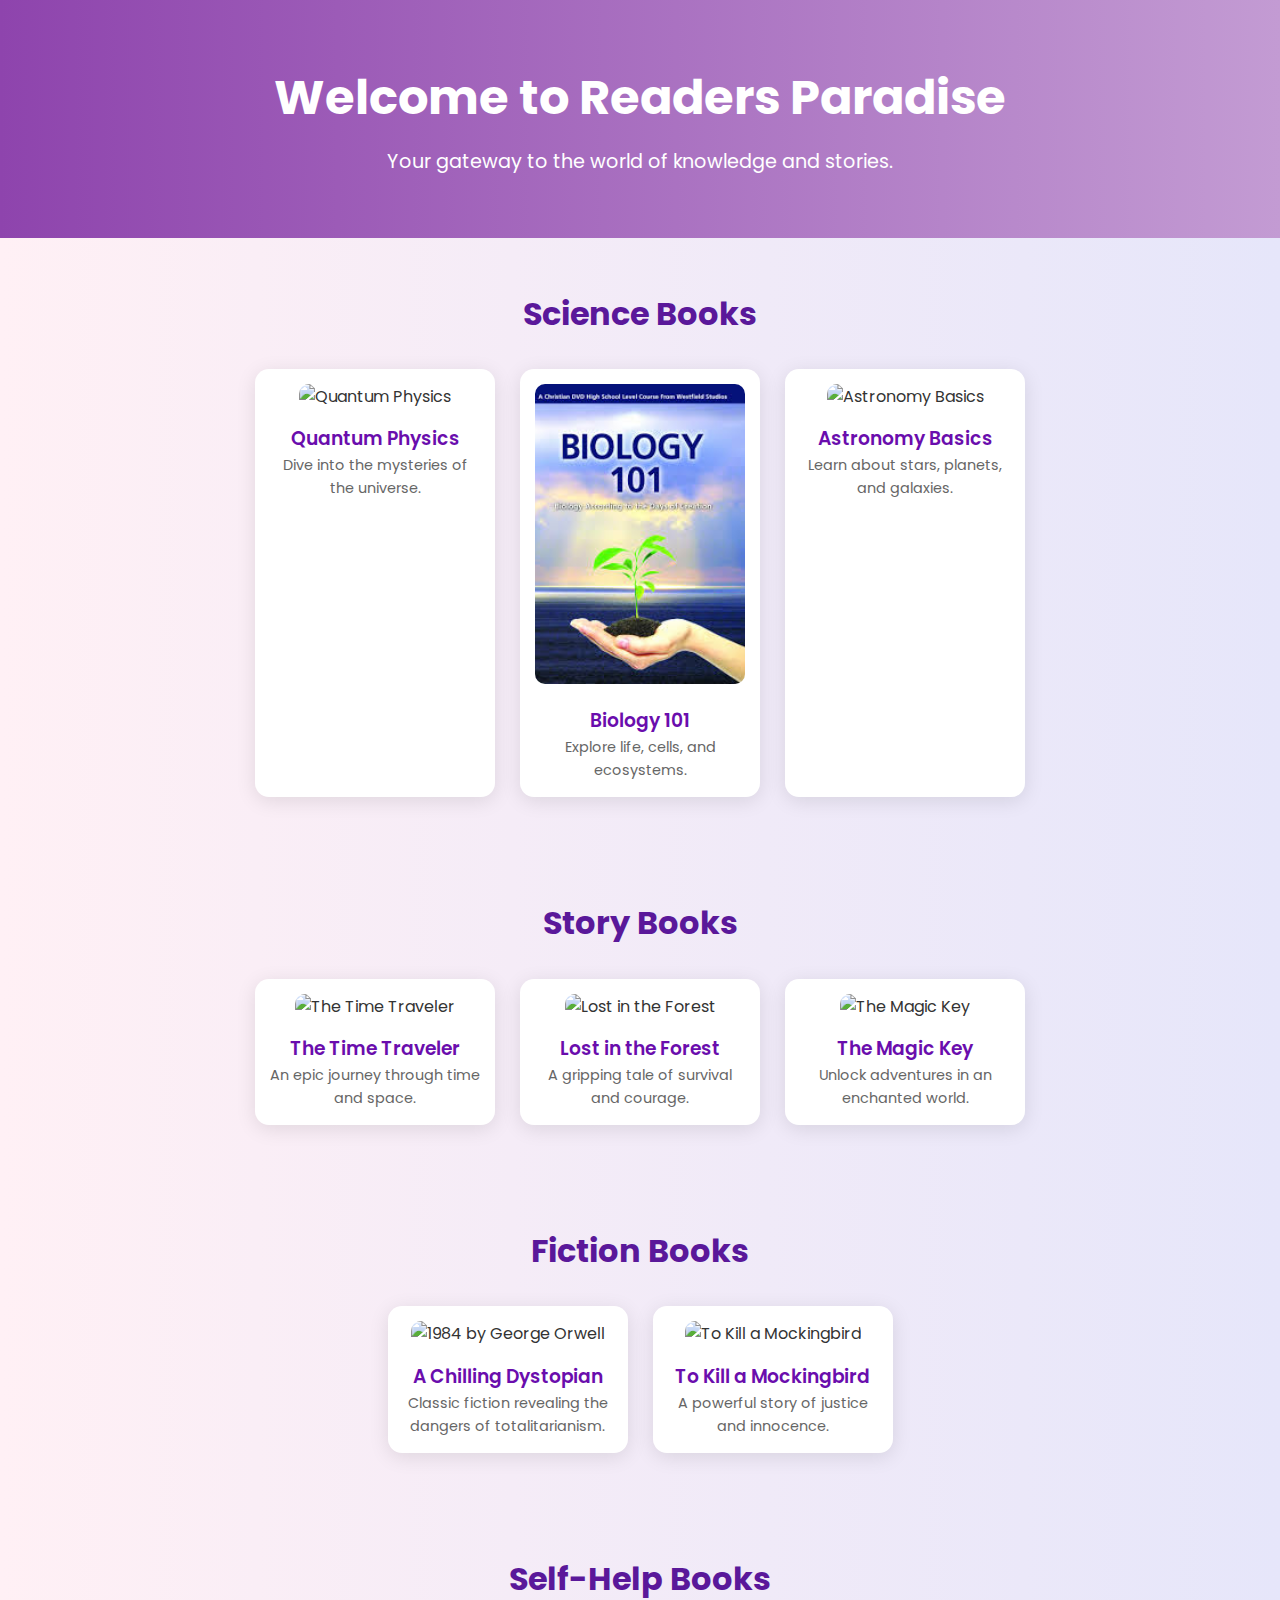
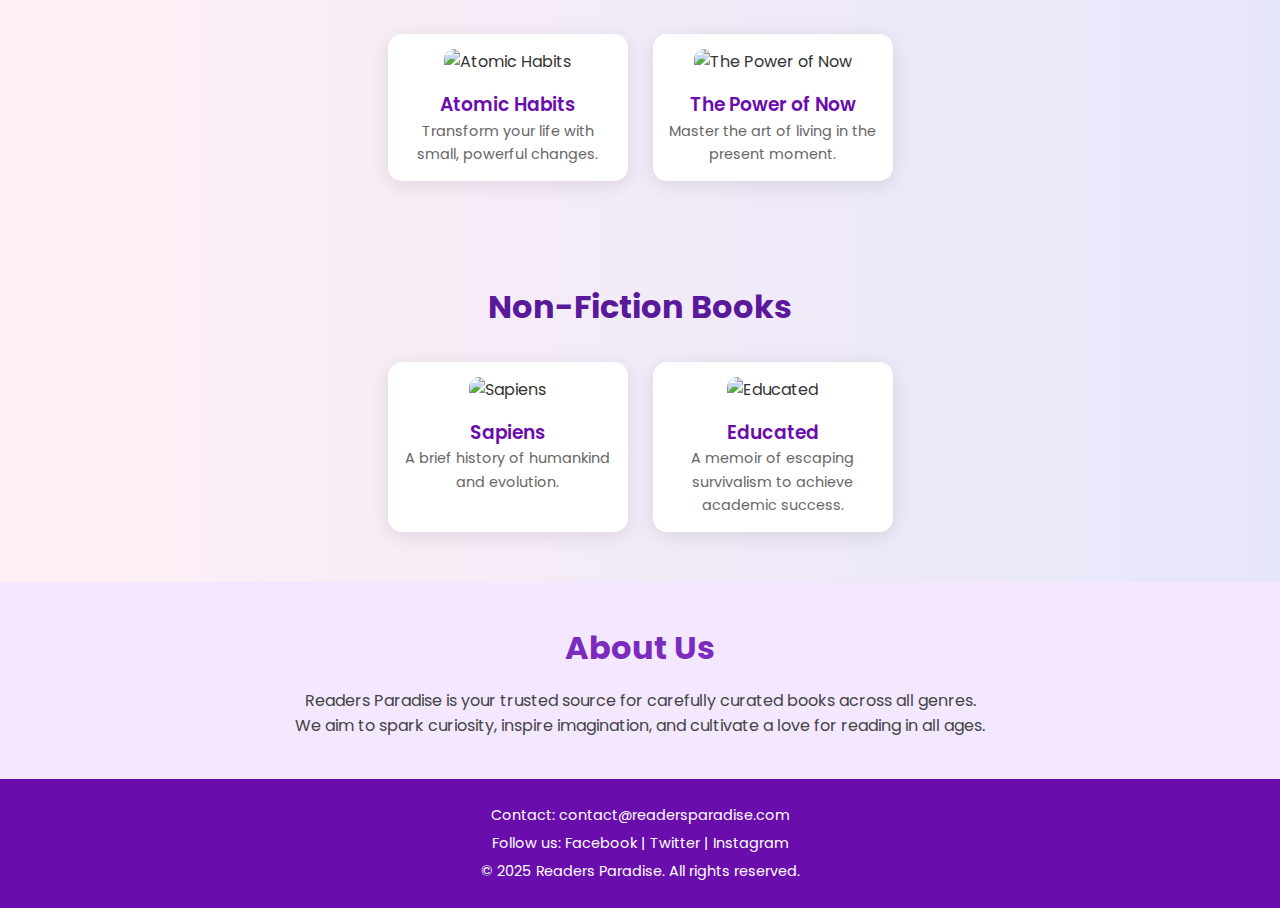
==== commit 97479bfa: "updated html" ====
--- a/index.html
+++ b/index.html
@@ -1,128 +1,3 @@
-
-<!DOCTYPE html>
-<html lang="en">
-<head>
-  <meta charset="UTF-8" />
-  <meta name="viewport" content="width=device-width, initial-scale=1.0"/>
-  <title>Readers Paradise</title>
-  <link rel="stylesheet" href="style.css" />
-</head>
-<body>
-  <!-- Hero Section -->
-  <section class="hero">
-    <h1>Welcome to Readers Paradise</h1>
-    <p>Your gateway to the world of knowledge and stories.</p>
-  </section>
-
-  <!-- Science Books Section -->
-  <section class="books-section">
-    <h2>Science Books</h2>
-    <div class="book-grid">
-      <div class="book-card">
-        <img src="https://images-na.ssl-images-amazon.com/images/I/41DNuJfahyL.SX331_BO1,204,203,200.jpg" alt="Quantum Physics" />
-        <h3>Quantum Physics</h3>
-        <p>Dive into the mysteries of the universe.</p>
-      </div>
-      <div class="book-card">
-        <img src="[data-uri] GiNzuc3PE9pI3lmj0ZOmS6DQ9dpdSWCHN2Poq24G+Usb7ut4WtUa4VVj/MWp1mLqQugKkjXgzFtc1iMuWwte4vuqYSxwSY5amVXgkQRgljltmtrmuF3te+lm782/StITjNBKxPHMLEoeJYgk/TsLHhrHre/[base64]/kGCLqMXLz6fzv8AwefL0jiTpJsksgO4+yvR4P0tw/[base64]/M+e4zNPNLZflXT6kMOyAarru5m3dU8Hk4KCvPBt/x7Nv5Fw88MV+eO/wB/fUOjr823Pt9vGvqvR8+C/TwzW+9ePx3PV4eWB7Y/7+Iia9SzpGZqF0ABK1UTIzMQ+tduLoc7KrPW9dzNgs9X6yQbNVxexJWkatY7ohoEWrT1COrRq8SVvodqJZ6irGOppSGizDWcnsapF2Nq55qzREi1SkMIhrKSArbR2lk9FflcTy/vXhekvSDxPl4uvi+39nlcf6Q5T0Q6+L7f2Yzys5uST36189Ocpu5NtnhPJPJK5OzUwOyL+k9xyG4/2r1OE9GOVTyWl28f6PV4X0W5fmybfz/RqLHl3Frcib/nrXvY8Kgqi37Xf8nswwrGqi37XYDEEm69gsf6iQx7wBWWZTlqx9LSp+tu37EjDPrk3j8lXtbTfsSM3be1Y8JFna/0URflO3AAfrXXjWPh8ajFbdi5vHw+NL4dyvs/ETSqHlQRgi/VnVvby/PsFcS9HT4jJrzUo+CS+/ecOPhsuWevLSj2SLDJY3U27P7+Nc2f0NlwT53By6eHj7PB+plT4OUHqxMWb+9er6O4/wDEwcZrTOP6l89zqwZuYqfVdRmavROgBI1VHqQzNxLV6GNbGEim7V0JUjNgiau+xANmql0EytK1awJZWZq6V5kHYC/KvBbj4M9DQ+wgaWwmgsdZZGNItwisG6NYotA1m9zQcGkAUNYE8gT7q580+XCUuyb9xM5aIOXZNmLh8K8raDtJO6viMODLxMnp37t9PafKYeFy8TPZetl+GfDwfODv9n0rd3Ae+vWxw4XhN29Uvvp4L32erj/CcHu3ql5b/wBF2HakbcSv9Vh+tdOL0nw83u69f/Z14/SeGfdev/swdrbakSWwuq7luNGtvPbeuXieKzczVB0vDszz+J4rNzNUHS8Oxvb8rX1Kk278p+H6168XGWSM32fxr+PmevtKcJ//AJb/AIKUuADSCVhdlFo7/MHEj7RPHlatscVrc5ezyX1bCHDOWR5Zb9vJfViau7ajZoHa9O6Eotk8gA1PsrmlCM8iyJbrxXbs+6/7W5UuHh+u9/[base64]/rZzy9GYH0tE02REvBj3kH9KIejcK7v1/9Er0ZhXd+4rSYPDyExEENa+Rrg/1Lff3g2oXDYVLTHby8PZ/XtM/wnDyehWn2fy/oswqC/8AwlyabiTYn4Kunb2VvjWqdv8AxVeXf6e03wY1ky7/AOC0+t9fktu/qsHjcUqnLclvoqLtburXLxscT0pOUuy+fY24ji4YnoVyl2Xz7AVdj/lMO0kfkbU8XF8TLrhpf8l9DPHnzy64Wl60OY/[base64]/yk+5H4Ung4X93xYasos20R/lL9yPwo/DcL+74sevKS862iP8pfup4VP4Phe4czKMcZtH6pfup4U1wXCfuDm5SQx+0R/lL9xPCl+B4V/wCQc3KSXam0fqV+6tH4Dhv3L4fQOdkJjbG0PqF+6Kl+juH/AHL3L6D5uTsTG29oerr92k/R+D9y9y+g+bPsEXbuO44ZfcfGl/p2DwkvcvoPmy7BF2/jOOFHuNS/R+PwkvchrK+zAvtKaSQl06o5FGUXBIzOQfhXyH/kUXw2WKhLrHw26PyPP4ub5lxtbK/iW8TtSQIqGEygj5Wtxy1512+hsEvSHBSjmapNrfq9l4+V1Z2Y1GWNLJbA4Tarwi6ws2bepvpbmba1v6N9B5uGzZYuScNqb3vr4Xs14k8PHlykn0DHpTL6sfj4V7P4CfS4+7+zq1w8wL9LJfVvz8KpejG+rj/6/wBkvLFdwEnS6X1YfGn/AKUvGUfciHxFdLK0nSyX1VPca1XouP7/AIEvipFKbpE534ZPu/2rSPoxL/7GZviZdis+2mP/AKZPujwrb/T+2Vk89vwAvtU/UJ90eFVHgtr5jFzn2XwIHaR+qT7o8Kv8In1yMnmvsvciJxxP+Wn3R4U3wy/ew5j7L4AnlzfMX3W/StFj0/5Mlyb8DWbpqfpofaa+dXDeZ3cwE3TT7Se+qjw76oXMBHpiea++tOR42LmDfxf2r7zVcl9A1sX8WH6S++jlC1kh0s7V95pPEw5gRelJ+kvxpcketBk6TN9JffU8tsetFhOkR5rUOEvArXEsJ0gO66++s3jmug9cQi7dJ4ip05OlD1xB+fAyZnI+SRp9k3A/5jXk+keAnxdRWz29yu/5OTNBTybdv4f9jy7YPArbv769HhsTwYo4sa2X3/J1JxSorTbZPMV2x5jE5RKku3T2e+tFGfiyHKJTm6QEcq2jGTJtFWTpA37NaxhLqS2Vm6RN2Veh9ESV26RP2fv21WhoQJukD9lNQYtgLbefsrTRSFsDbbb/ALtVaPENgZ2w/wCzVqOwDHar8/jS0bCME4xvpH4+NcuhGwvPD9M/Hxp6EtwGGKP0z8fGq0pgOMSfpn4+NGkRIYk/T/PxpKIExiv9Q/H/ALqTi06QyceK5yfn41OlhsGXG21634f3pOLroPYkuO/1dO7+9Tol2DYn/iR+tv8A7aOX3FsSbaZ+t7d16nQw2LcW0C2HlfrNUeMXt9ZmH/wrmlja4nGu8Z/BwIa/On5P5Gb/AIm31o+7Xbyy9iDY9jvdT/trTlJADONJ+eO30aFGvUIgcW28OPaLU1FdBEBiGO9l91a0k62Ai2IP0l91NKmKiPWnmvuqvDYNhutPAr7qG2vEKREynmvuNUm76ipCEzfZ+PjTbkFIXXn7PxqVJhSGOIPZ/wA1NOS7BSB68/z8K4zUVjz/AD8Kat9QGCEfs+FUm+oD2N+PxqXuI0dibBxWLYrh4mkK/KOiqvK7NYDuvUzyRhvN1ZSi3sjoY/JltFlzFYlP0WmGY/dBX41j+NxJ9fgXyJ9jnZ9iYpJWgMMvWrqUVGc25jKDde0aVussGrTVdzNxadNFXG4WWJsssbxt9F0ZTbnZgKFJPdMKfQBf961Te+4E40ZtwJ9/Cs5TUN5MdFiPCc3QC/O5Fuzd8ayfFY4+Y1Bs1IMRh0hnhLN/[base64]/OR2+8VPNjZVCM47ffULKgoc4kcj76bypBpY3X9h99VzVXQNJ6J5OOnsOFj82mXIpcv1wGa5a1+sG/QAAEcAL864OKxPK1JPfpRvhlGO0j1mHacMoXI6kNqrKQVYcweNedGDupbM7o45OOtboKQw1Fjw0qZpxD8r2ZmbWwkWIQpiEV0Fzc/N03g71PaKMWeUHqi6KlihJVR4VtuLCxTMMPM0qCxXMthztnv6QA42H616q42bh0pvxPOlhSls7Rn4raFyttNOBO/2jhXLLVJ3J2NKgUsg+Vf9bm40N9bbt1T5FUVXmvyJ3/npVJCHGIYceGlhz/P8qKQGzsTCTYiSOGAnPIcp13CwLMx3BQBw/PSs5zUU7LjHUfQ/RXYSYKARKQzas7hVXMT2DhyuSe2k8spLd2yaS6Gxes9QyJaocx0Y+0tl4XGXTEQpJbcSPSHcw1HsNGPi8mN/lZU8Kq2jzzpJ5IBq+ClN9/Uym47lk3j/[base64]/An6JPzW+yfjXjZY5IS0v3fTuetDlZo6kdbg51cdtZNqRjlg4eo4vpd5NoMQWliAhm3+iD1bn7aDcftD23qo5ZY9uqMnjhM5fZXkjxM2ZppUiA9G6r1hk58VsNeOu/TjWqzt/pRjLEoupMvnyOKSQMYc1vqhp7M4vVqWTsU8MauzO2v5IsVGjNFJHNbUCxjfTgASVJ9opc6v1Ijlp9GZWE8me0mYKYAuurNKtgDzsfbYCm+Ij4X7hPG11PS/J95ODgXaeaUSSEWVUBCJc3bUm7HcL2G7dWM3LLXghxnoTS8T0C1KnEjqBlnAqHIuMGzI2ptcIpsbmsnI6YYu5X2KX1dt7VBc6ao3kk0q72ORx3Ke1tlw4lDFPGkqHg4vY8wd6ntFXjzzxu4sTipLc8u6SeR86vgpLjf1Mp17kk49zD2162D0jB/7qrzX0MJ4X/iea7V2NNhnyTxvG3AOLA/0tub2GvQg8ct4ytGDtbMpFO2tKjfUCOUUqVdQCZTzrDS66lCYHnRToBgG460JyfUBWPZ+/bQ1IBwTff8ADShWBIsf2KdtMC9sfbMuHN0syto8bC6uO3ke2s8uOOZVIuGSWN3E9T6K9KVljzrm9GwZCbvH3/TXkw15ivJz4JQe/[base64]/FjAeIpWTLGW0mvxqjBwoKGoIoBj8HHMhjljSRDvV1DA+w1UZyi7i6FSfU826SeSKCS74SUwNv6t7vEe4/KT4jsrux+kZL9aszlgT/SeZbf6I43B3M0DZB/mp6cdu1h8n/cBXoY+Ihk/S9/cYSxuPUoCQc66dUSCOcc6WpdwEJAOFPVFeAbizqeFK0wE0qim5xXQKJNINKbYhNIOApOS8ALGC2k0Lh42KvzGotxBBFiOwiieia0yV2OLlF2jrNj9NlOklojwexMRP2lvmjPaCRzFebl4NNXDfyfyf1O/FxjW0/genbE6RJIgDgEEcw6t2qw0YfHsrgljcdvDt4nT+Wf5ovcs47YcEozQN1L7/RtkJ+0nhap6fp/o0hnyQ2yK18fec3tB8bA1jAZOTxMCCO0Na3xqWl47HVjcJLaXsZXTae0vm4Vhfi7KPyvQtPn7inHG+sl9+w0MGu0W+WkQ7Ot/wDpQ1f2jKUsS6P4f2XWw+Jt6SxIOJMngKhwM3kj3fuOe6SdKosIuUtnktpGu/2/RHaa6uG4SU93sjjz8Qo7LqcJiuneLY3QpEOARAT7S1yT7q9aHDYoqqs4JZpt9QuE6f4gW61Y5RxupRz3Mug+6aiXCYZ+RUeIyRO86O9I4cWP5L2kAuYX0cd3Bx2j4V5mfhJY9+q7nbi4rVszp8JjiNGrlqjo1KRpwYq/GhshxRaWW9S2ZOIzNUNjSBO1ClRVHzCcOtfW6Y9jybHGGXmD7aHFdQsRiA4inUUCY3Vrz/fuqNKCxdQv7N6rRGgsXUrz8P8AxT0x7hY/VKePuvQ4phYwiS9r/vvoUYphYzRg7vGmop7hZYweKeHWORozxy7j3qdG9orOWKEl+Yak07R3PRrpvnISUhHOga9gx4DsJ7dDzFefn4NJao/3/f8APrO3DxNvTP8Ao9Aw20XcXBuL2uOY3g8j2GvPcWjvUFe4TFY7KLs1gBcknQd/KpUZSdIHUVbOJ255QEj0iPWt9k2Uf7ra+z313YvRzdObo4MnFrpA47aPTPFzXBkEY/0xY/eJLe4ivQxcLggrq/Wc082SXVnOsb3OpJ3km5PvrZx8jIi1h20nXgBE1IDxsVIIJDA3DKSCCOII3Huo6Ad90a8oB0ixnpDcJ1HpD/iKPlD7Q17Dvrhz8HGX6Nn2N4Z2up6DhsRdVdGDowurqQVI5g15E4Si6Z2xyWtjRgxZ51kWty1HP20MqiZnqGytJ8w+dEcBr8a+q5jR4tEvOTyHuqtbChlnPL9+6km6qgaHGKPf+lNZK3ChCc8h36UamFDnEdg05U3Owoi2J4aX91Jz8AoRm4W+OtLVapgLzrl+/jT5thRI4nmB7N/50c3uFDPOLbqrmWFGxszpfioRZJL8LsA2g3a8ey97cKwePHJ7r3Gsc+WK0qWwLa3SKfFf/tckcEACpfmQN/tvWkIY8f6URkyTn+pmWZBfcezWr1JO6IoRlHbT1oZEv2fv3VOryChi9z/ehzTCh2k/dxSc9xURMg4fp/5o1dgofrBenr3sdGv0f6TTYNiY2uhPpRNco3bb5p7R8ayzQhkVS38xxk49D1Po50kgxo/lNllAu0LH0u0r9Mdo9oFeNn4SUN+qOzHmTN2OfhXE4s6VIMJ71DNEz5xMOlzbTvr6qSpHjWRWI8/Zekk30C0EMJO8ke2r5bYIi8dhe/d31OlLcAak777t16SsCbufGxNGoB8p5fH+9PoID1mugqVJ3sVQ9xy0oXSwHDaXtbkaOalt="Biology 101" />
-        <h3>Biology 101</h3>
-        <p>Explore life, cells, and ecosystems.</p>
-      </div>
-      <div class="book-card">
-        <img src="https://images-na.ssl-images-amazon.com/images/I/81eB+7+CkUL.jpg" alt="Astronomy Basics" />
-        <h3>Astronomy Basics</h3>
-        <p>Learn about stars, planets, and galaxies.</p>
-      </div>
-    </div>
-  </section>
-
-  <!-- Story Books Section -->
-  <section class="books-section">
-    <h2>Story Books</h2>
-    <div class="book-grid">
-      <div class="book-card">
-        <img src="https://images-na.ssl-images-amazon.com/images/I/71UwSHSZRnS.jpg" alt="The Time Traveler" />
-        <h3>The Time Traveler</h3>
-        <p>An epic journey through time and space.</p>
-      </div>
-      <div class="book-card">
-        <img src="https://images-na.ssl-images-amazon.com/images/I/81iqZ2HHD-L.jpg" alt="Lost in the Forest" />
-        <h3>Lost in the Forest</h3>
-        <p>A gripping tale of survival and courage.</p>
-      </div>
-      <div class="book-card">
-        <img src="https://images-na.ssl-images-amazon.com/images/I/91b0C2YNSrL.jpg" alt="The Magic Key" />
-        <h3>The Magic Key</h3>
-        <p>Unlock adventures in an enchanted world.</p>
-      </div>
-    </div>
-  </section>
-
-  <!-- Fiction Books Section -->
-  <section class="books-section">
-    <h2>Fiction Books</h2>
-    <div class="book-grid">
-      <div class="book-card">
-        <img src="https://encrypted-tbn0.gstatic.com/images?q=tbn:ANd9GcR8JNQf-jvZCfEw960U9ENBrgAgKJBpzL9V5g&s" alt="1984 by George Orwell">
-        <h3>A Chilling Dystopian</h3>
-        <p>Classic fiction revealing the dangers of totalitarianism.</p>
-      </div>
-      <div class="book-card">
-        <img src="https://images-na.ssl-images-amazon.com/images/I/81dQwQlmAXL.jpg" alt="To Kill a Mockingbird">
-        <h3>To Kill a Mockingbird</h3>
-        <p>A powerful story of justice and innocence.</p>
-      </div>
-    </div>
-  </section>
-
-  <!-- Self-Help Books Section -->
-  <section class="books-section">
-    <h2>Self-Help Books</h2>
-    <div class="book-grid">
-      <div class="book-card">
-        <img src="https://images-na.ssl-images-amazon.com/images/I/91bYsX41DVL.jpg" alt="Atomic Habits">
-        <h3>Atomic Habits</h3>
-        <p>Transform your life with small, powerful changes.</p>
-      </div>
-      <div class="book-card">
-        <img src="https://m.media-amazon.com/images/I/61Ij8nLooNL._UF1000,1000_QL80_.jpg" alt="The Power of Now">
-        <h3>The Power of Now</h3>
-        <p>Master the art of living in the present moment.</p>
-      </div>
-    </div>
-  </section>
-
-  <!-- Non-Fiction Books Section -->
-  <section class="books-section">
-    <h2>Non-Fiction Books</h2>
-    <div class="book-grid">
-      <div class="book-card">
-        <img src="https://images-na.ssl-images-amazon.com/images/I/713jIoMO3UL.jpg" alt="Sapiens" />
-        <h3>Sapiens</h3>
-        <p>A brief history of humankind and evolution.</p>
-      </div>
-      <div class="book-card">
-        <img src="https://images-na.ssl-images-amazon.com/images/I/81WojUxbbFL.jpg" alt="Educated" />
-        <h3>Educated</h3>
-        <p>A memoir of escaping survivalism to achieve academic success.</p>
-      </div>
-    </div>
-  </section>
-
-  <!-- About Us Section -->
-  <section class="about">
-    <h2>About Us</h2>
-    <p>Readers Paradise is your trusted source for carefully curated books across all genres. We aim to spark curiosity, inspire imagination, and cultivate a love for reading in all ages.</p>
-  </section>
-
-  <!-- Footer -->
-  <footer>
-    <p>Contact: contact@readersparadise.com</p>
-    <p>Follow us: Facebook | Twitter | Instagram</p>
-    <p>&copy; 2025 Readers Paradise. All rights reserved.</p>
-  </footer>
-</body>
-=======
 <!DOCTYPE html>
 <html lang="en">
 <head>
@@ -246,5 +121,4 @@
     <p>&copy; 2025 Readers Paradise. All rights reserved.</p>
   </footer>
 </body>
->>>>>>> 986176e918d5b02be614278fd9a8b60331033908
 </html>